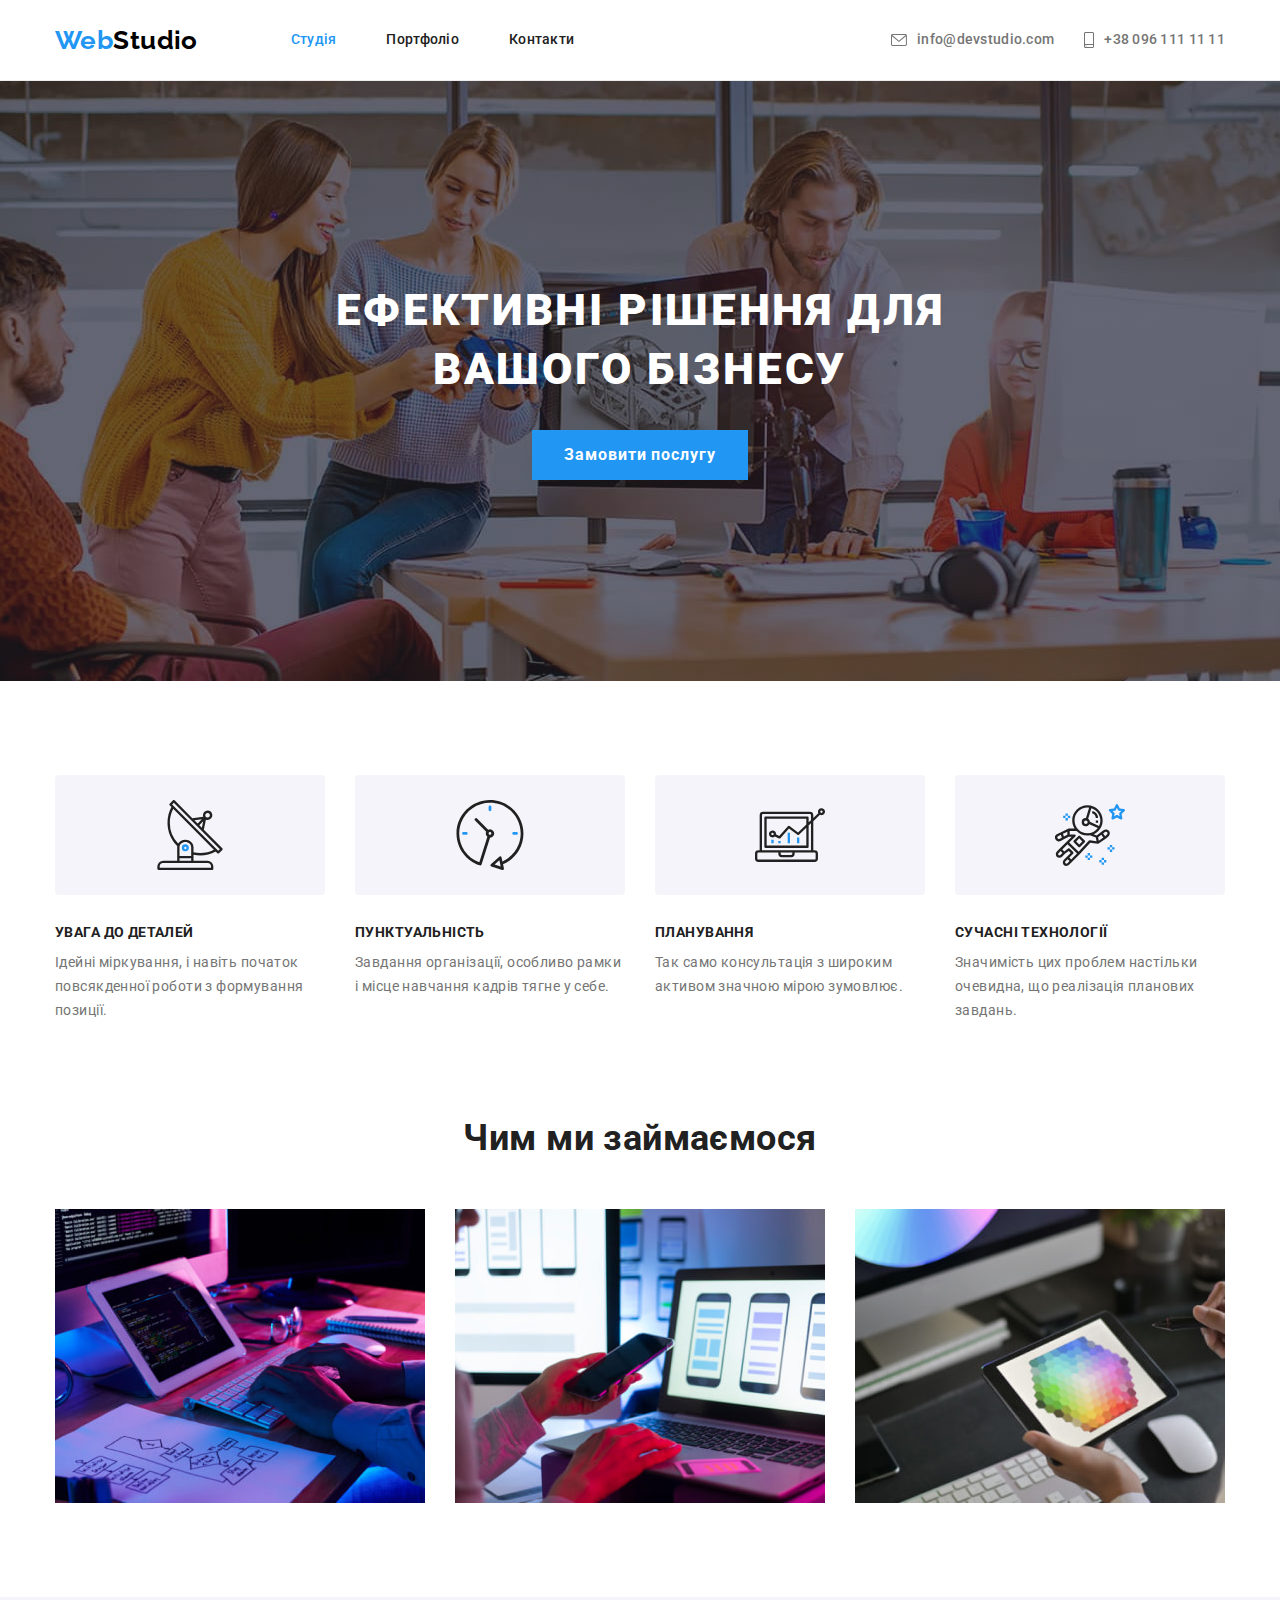
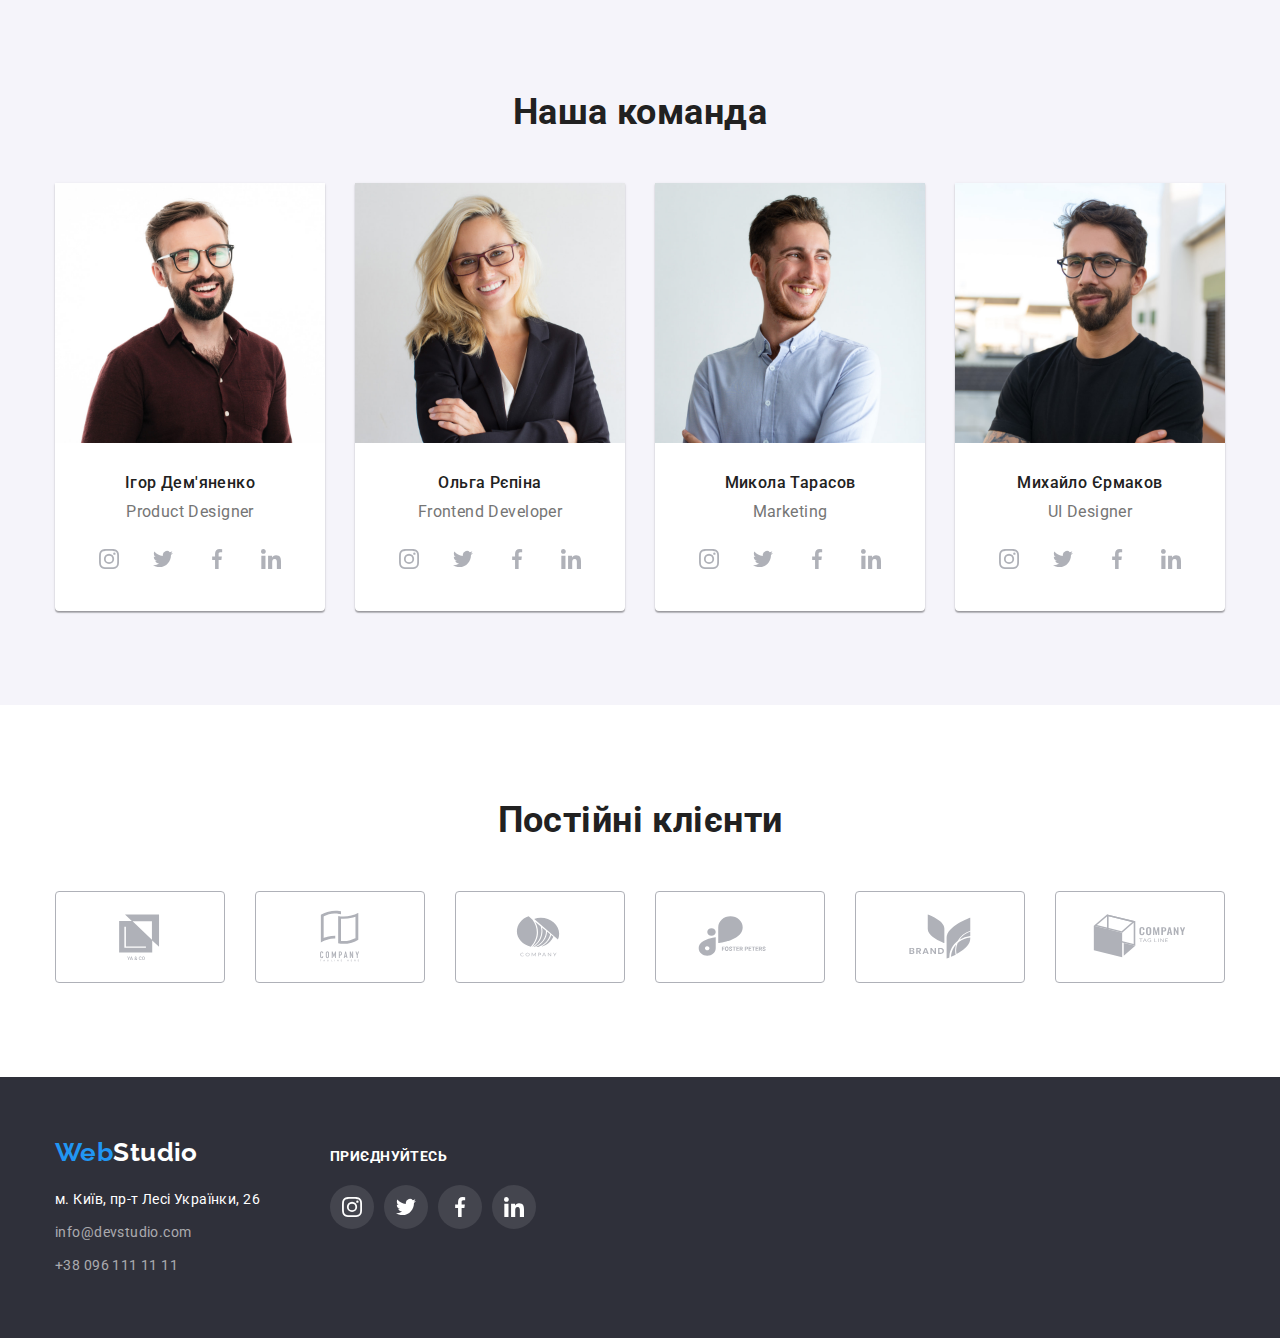
==== index.html @ 1f8c9269 "Initial commit" ====
<!DOCTYPE html>
<html lang="uk">
  <head>
    <meta charset="UTF-8" />
    <meta http-equiv="X-UA-Compatible" content="IE=edge" />
    <meta name="viewport" content="width=device-width, initial-scale=1.0" />
    <title>goit-markup-hw-01</title>
    <link rel="preconnect" href="https://fonts.googleapis.com" />
    <link rel="preconnect" href="https://fonts.gstatic.com" crossorigin />
    <link href="https://fonts.googleapis.com/css2?family=Raleway:wght@700&family=Roboto:wght@400;500;700;900&display=swap" rel="stylesheet" />
    <link rel="stylesheet" href="https://cdnjs.cloudflare.com/ajax/libs/modern-normalize/1.1.0/modern-normalize.min.css" />
    <link rel="stylesheet" href="./css/styles.css" />
  </head>
  <body>
    <header class="header">
      <div class="container header-container">
        <nav class="header-navigation">
          <a class="logo link" href="./index.html">Web<span class="logo-wrap">Studio</span></a>
          <ul class="list header-list">
            <li><a class="nav-link link current" href="./index.html">Студія</a></li>
            <li><a class="nav-link link" href="./portfolio.html">Портфоліо</a></li>
            <li><a class="nav-link link" href="#">Контакти</a></li>
          </ul>
        </nav>
        <ul class="list header-mail">
          <li class="mail-item">
            <a class="link mail" href="mailto:info@devstudio.com">
              <svg class="icon" height="12" width="16"><use href="./image/symbol.svg#icon-envelope"></use></svg>info@devstudio.com
            </a>
          </li>
          <li class="mail-item">
            <a class="link mail icon-mail" href="tel:+380961111111">
              <svg class="icon" height="16" width="10"><use href="./image/symbol.svg#icon-smartphone"></use></svg>+38 096 111 11 11
            </a>
          </li>
        </ul>
      </div>
    </header>
    <main>
      <section class="hero">
        <div class="hero-container">
          <h1 class="hero-title">Ефективні рішення для вашого бізнесу</h1>
          <button type="button" class="button hero-button cursor">Замовити послугу</button>
        </div>
      </section>
      <section class="section feature-section">
        <div class="container">
          <h2 class="visually-hidden">Особливості</h2>
          <ul class="list properties-container">
            <li class="list-properties">
              <div class="icon-properties">
                <svg class="antenna" height="70" width="70"><use href="./image/symbol.svg#icon-antenna"></use></svg>
              </div>
              <h3 class="title">Увага до деталей</h3>
              <p class="text">Ідейні міркування, і навіть початок повсякденної роботи з формування позиції.</p>
            </li>
            <li class="list-properties">
              <div class="icon-properties">
                <svg class="antenna" height="70" width="70"><use href="./image/symbol.svg#icon-clock"></use></svg>
              </div>
              <h3 class="title">Пунктуальність</h3>
              <p class="text">Завдання організації, особливо рамки і місце навчання кадрів тягне у себе.</p>
            </li>
            <li class="list-properties">
              <div class="icon-properties">
                <svg class="antenna" height="70" width="70"><use href="./image/symbol.svg#icon-diagram"></use></svg>
              </div>
              <h3 class="title">Планування</h3>
              <p class="text">Так само консультація з широким активом значною мірою зумовлює.</p>
            </li>
            <li class="list-properties">
              <div class="icon-properties">
                <svg class="antenna" height="70" width="70"><use href="./image/symbol.svg#icon-astronaut"></use></svg>
              </div>
              <h3 class="title">Сучасні технології</h3>
              <p class="text">Значимість цих проблем настільки очевидна, що реалізація планових завдань.</p>
            </li>
          </ul>
        </div>
      </section>
      <section class="section">
        <div class="container">
          <h2 class="section-title">Чим ми займаємося</h2>
          <ul class="list section-doing">
            <li class="item-doing">
              <img src="./image/keyboard.jpg" alt="Руки набирають текст на клавіатурі" width="370" />
            </li>
            <li class="item-doing">
              <img src="./image/laptop.jpg" alt="В руках телефон на фоні ноутбука" width="370" />
            </li>
            <li class="item-doing">
              <img src="./image/palette.jpg" alt="В руках планшет, на ньому палітра кольорів" width="370" />
            </li>
          </ul>
        </div>
      </section>
      <section class="section-team section">
        <div class="container">
          <h2 class="section-title">Наша команда</h2>
          <ul class="list item-team">
            <li class="card">
              <img src="./image/demyanenko.jpg" alt="Усміхнений хлопець в окулярах" width="270" />
              <div class="sign">
                <h3 class="subtitle">Ігор Дем'яненко</h3>
                <p class="section-text">Product Designer</p>
              </div>
              <div>
                <ul class="social list">
                  <li class="social-item">
                    <a class="social-link link" href="#"
                      ><svg height="20" width="20"><use href="./image/symbol.svg#icon-instagram"></use></svg
                    ></a>
                  </li>
                  <li class="social-item">
                    <a class="social-link link" href="#"
                      ><svg height="20" width="20"><use href="./image/symbol.svg#icon-twitter"></use></svg
                    ></a>
                  </li>
                  <li class="social-item">
                    <a class="social-link link" href="#"
                      ><svg height="20" width="20"><use href="./image/symbol.svg#icon-facebook"></use></svg
                    ></a>
                  </li>
                  <li class="social-item">
                    <a class="social-link link" href="#"
                      ><svg height="20" width="20"><use href="./image/symbol.svg#icon-linkedin"></use></svg
                    ></a>
                  </li>
                </ul>
              </div>
            </li>
            <li class="card">
              <img src="./image/repina.jpg" alt="Усміхнена дівчина в окулярах" width="270" />
              <div class="sign">
                <h3 class="subtitle">Ольга Рєпіна</h3>
                <p class="section-text">Frontend Developer</p>
              </div>
              <div>
                <ul class="social list">
                  <li class="social-item">
                    <a class="social-link link" href="#"
                      ><svg height="20" width="20"><use href="./image/symbol.svg#icon-instagram"></use></svg
                    ></a>
                  </li>
                  <li class="social-item">
                    <a class="social-link link" href="#"
                      ><svg height="20" width="20"><use href="./image/symbol.svg#icon-twitter"></use></svg
                    ></a>
                  </li>
                  <li class="social-item">
                    <a class="social-link link" href="#"
                      ><svg height="20" width="20"><use href="./image/symbol.svg#icon-facebook"></use></svg
                    ></a>
                  </li>
                  <li class="social-item">
                    <a class="social-link link" href="#"
                      ><svg height="20" width="20"><use href="./image/symbol.svg#icon-linkedin"></use></svg
                    ></a>
                  </li>
                </ul>
              </div>
            </li>
            <li class="card">
              <img src="./image/tarasov.jpg" alt="Хлопець усміхається" width="270" />
              <div class="sign">
                <h3 class="subtitle">Микола Тарасов</h3>
                <p class="section-text">Marketing</p>
              </div>
              <div>
                <ul class="social list">
                  <li class="social-item">
                    <a class="social-link link" href="#"
                      ><svg height="20" width="20"><use href="./image/symbol.svg#icon-instagram"></use></svg
                    ></a>
                  </li>
                  <li class="social-item">
                    <a class="social-link link" href="#"
                      ><svg height="20" width="20"><use href="./image/symbol.svg#icon-twitter"></use></svg
                    ></a>
                  </li>
                  <li class="social-item">
                    <a class="social-link link" href="#"
                      ><svg height="20" width="20"><use href="./image/symbol.svg#icon-facebook"></use></svg
                    ></a>
                  </li>
                  <li class="social-item">
                    <a class="social-link link" href="#"
                      ><svg height="20" width="20"><use href="./image/symbol.svg#icon-linkedin"></use></svg
                    ></a>
                  </li>
                </ul>
              </div>
            </li>
            <li class="card">
              <img src="./image/ermakov.jpg" alt="Хлопець в окулярах" width="270" />
              <div class="sign">
                <h3 class="subtitle">Михайло Єрмаков</h3>
                <p class="section-text">UI Designer</p>
              </div>
              <div>
                <ul class="social list">
                  <li class="social-item">
                    <a class="social-link link" href="#"
                      ><svg height="20" width="20"><use href="./image/symbol.svg#icon-instagram"></use></svg
                    ></a>
                  </li>
                  <li class="social-item">
                    <a class="social-link link" href="#"
                      ><svg height="20" width="20"><use href="./image/symbol.svg#icon-twitter"></use></svg
                    ></a>
                  </li>
                  <li class="social-item">
                    <a class="social-link link" href="#"
                      ><svg height="20" width="20"><use href="./image/symbol.svg#icon-facebook"></use></svg
                    ></a>
                  </li>
                  <li class="social-item">
                    <a class="social-link link" href="#"
                      ><svg height="20" width="20"><use href="./image/symbol.svg#icon-linkedin"></use></svg
                    ></a>
                  </li>
                </ul>
              </div>
            </li>
          </ul>
        </div>
      </section>
      <section class="section">
        <div class="container">
          <h2 class="section-title">Постійні клієнти</h2>
          <ul class="list clients">
            <li>
              <a class="link client-link" href="#"
                ><svg class="client-icon" height="60" width="106"><use href="./image/symbol.svg#icon-Logo-1"></use></svg
              ></a>
            </li>
            <li>
              <a class="link client-link" href="#"
                ><svg class="client-icon" height="60" width="106"><use href="./image/symbol.svg#icon-Logo-2"></use></svg
              ></a>
            </li>
            <li>
              <a class="link client-link" href="#"
                ><svg class="client-icon" height="60" width="106"><use href="./image/symbol.svg#icon-Logo-3"></use></svg
              ></a>
            </li>
            <li>
              <a class="link client-link" href="#"
                ><svg class="client-icon" height="60" width="106"><use href="./image/symbol.svg#icon-Logo-4"></use></svg
              ></a>
            </li>
            <li>
              <a class="link client-link" href="#"
                ><svg class="client-icon" height="60" width="106"><use href="./image/symbol.svg#icon-Logo-5"></use></svg
              ></a>
            </li>
            <li>
              <a class="link client-link" href="#"
                ><svg class="client-icon" height="60" width="106"><use href="./image/symbol.svg#icon-Logo-6"></use></svg
              ></a>
            </li>
          </ul>
        </div>
      </section>
    </main>
    <footer class="footer-background">
      <div class="container container-footer">
        <div class="container-address">
        <a class="link logo-footer" href="./index.html">Web<span class="logo-white">Studio</span></a>
        <address class="address">
          <ul class="list">
            <li>
              <a class="link address-text" href="https://goo.gl/maps/LR6za7TUyDWSU1sD8" target="_blank" rel="noopener noreferrer nofollow">м. Київ, пр-т Лесі Українки, 26 </a>
            </li>
            <li><a class="link mail-footer" href="mailto:info@devstudio.com">info@devstudio.com</a></li>
            <li><a class="link mail-footer" href="tel:+380961111111">+38 096 111 11 11</a></li>
          </ul>
        </address>
      </div>
      <div class="social-container">
        <p class="social-text">приєднуйтесь</p>
        <ul class="social-footer list">
          <li>
            <a class="social-link-footer link" href="#"
              ><svg height="20" width="20"><use href="./image/symbol.svg#icon-instagram"></use></svg
            ></a>
          </li>
          <li>
            <a class="social-link-footer link" href="#"
              ><svg height="20" width="20"><use href="./image/symbol.svg#icon-twitter"></use></svg
            ></a>
          </li>
          <li>
            <a class="social-link-footer link" href="#"
              ><svg height="20" width="20"><use href="./image/symbol.svg#icon-facebook"></use></svg
            ></a>
          </li>
          <li>
            <a class="social-link-footer link" href="#"
              ><svg height="20" width="20"><use href="./image/symbol.svg#icon-linkedin"></use></svg
            ></a>
          </li>
        </ul>
      </div>
    </div>
    </footer>
  </body>
</html>
---- css/styles.css ----
:root {
  --primary-text-color: #757575;
  --title-text-color: #212121;
  --hero-text-color: #ffffff;
  --accent-color: #2196f3;
  --logo-text-color: #000000;
  --button-color: #188ce8;
  --hero-background: #2f303a;
  --button-portfolio: #f5f4fa;
  --footer-color: rgba(255, 255, 255, 0.6);
  --social-color:#AFB1B8;
}

.link {
  text-decoration: none;
  font-style: normal;
}
.list {
  list-style: none;
}

body {
  font-family: Roboto, sans-serif;
  color: var(--primary-text-color);
  background-color: var(--hero-text-color);
  font-size: 14px;
  letter-spacing: 0.03em;
}
p,
h1,
h2,
h3 {
  margin: 0;
}
ul {
  margin: 0;
  padding-left: 0;
}
button {
  cursor: pointer;
}
address {
  font-style: normal;
}
img {
  display: block;
  max-width: 100%;
  height: auto;
}
.container {
  width: 1200px;
  padding-left: 15px;
  padding-right: 15px;
  margin: 0 auto;
}
.section {
  padding-top: 94px;
  padding-bottom: 94px;
}
/* header */

.header{
  /* line header */

  border-bottom: 1px solid #ececec;
}
.logo {
  margin-right: 93px;

  font-family: Raleway, sans-serif;
  font-weight: 700;
  font-size: 26px;
  line-height: 1.19;
  color: var(--accent-color);
}
.logo-wrap {
  color: var(--logo-text-color);
}
.logo-white {
  color: var(--hero-text-color);
}
.nav-link {
  display: block;
  padding-top: 32px;
  padding-bottom: 32px;

  font-weight: 500;
  line-height: 1.14;
  letter-spacing: 0.02em;
  color: var(--title-text-color);
}
.nav-link:hover,
.nav-link:focus {
  color: var(--accent-color);
}

.current {
  color: var(--accent-color);
}
.mail {
  font-weight: 500;
  line-height: 1.14;
  letter-spacing: 0.02em;
  color: inherit;
  display: flex;
  align-items: center;
}

.mail:hover,
.mail:focus {
  color: var(--accent-color);
}

.header-list {
  display: flex;
  align-items: center;
  gap: 50px;
}
.header-navigation {
  display: flex;
  align-items: center;
}
.header-container {
  display: flex;
  align-items: center;
}

.header-mail {
  display: flex;
  margin-left: auto;
  gap: 30px;
}

.icon{
  fill: currentColor;
  margin-right: 10px;
} 

/* hero */
.hero {
margin-left: auto;
margin-right: auto;
max-width: 1600px;
height: 600px;
background-image: linear-gradient(to right, rgba(47, 48, 58, 0.4), rgba(47, 48, 58, 0.4)), url("../image/hero.jpg");
background-size: cover;
background-position: center;
    background-color: #C4C4C4;
  }
.hero-title {
  width: 696px;
  margin-bottom: 30px;
  margin-top: 0;
  margin-left: auto;
  margin-right: auto;

  color: var(--hero-text-color);
  font-weight: 900;
  font-size: 44px;
  line-height: 1.35;
  text-align: center;
  letter-spacing: 0.06em;
  text-transform: uppercase;
}
.hero-button {
  min-width: 216px;
  height: 50px;

  font-family: inherit;
  font-style: normal;
  font-weight: 700;
  font-size: 16px;
  line-height: 1.88;
  align-items: center;
  text-align: center;
  letter-spacing: 0.06em;
  color: var(--hero-text-color);
  background-color: var(--accent-color);
  border: none;
  cursor: pointer;
}
.hero-container {
  display: block;
  text-align: center;
  padding-top: 200px;
  padding-bottom: 200px;
}
    
.hero-button:hover,
.hero-button:focus,
.hero-button:active {
  background-color: var(--button-color);
  box-shadow: 0px 4px 4px rgba(0, 0, 0, 0.15);
  border-radius: 4px;
}


/* скрити заголовок */
.visually-hidden {
  position: absolute;
  width: 1px;
  height: 1px;
  margin: -1px;
  border: 0;
  padding: 0;

  white-space: nowrap;
  clip-path: inset(100%);
  clip: rect(0 0 0 0);
  overflow: hidden;
}
/* Особливості */
.title {
  margin-bottom: 10px;

  font-weight: 700;
  font-size: 14px;
  line-height: 1.14;
  letter-spacing: 0.03em;
  text-transform: uppercase;
  color: var(--title-text-color);
}
.text {
  line-height: 1.71;
}

.properties-container {
  display: flex;
  gap: 30px;
}

.list-properties {
  width: calc((100% - 90px) / 4);
  display: block;
}
.icon-properties{
  background-color: var(--button-portfolio);
    border-radius: 4px;
    margin-bottom: 30px;
    padding-top: 25px;
    padding-bottom: 25px;
}
.antenna{
  display: block;
  margin-left: auto;
  margin-right: auto;
}

.feature-section{
padding-bottom: 0;
}
/* Чим ми займаємось */
.section-title {
  margin-bottom: 50px;
  font-weight: 700;
  font-size: 36px;
  line-height: 1.17;
  text-align: center;
  color: var(--title-text-color);
}

.section-doing {
  display: flex;
  gap: 30px;
}
.item-doing {
  width: calc((100% - 60px) / 3);
}
/* Наша команда */
.section-team {
  background-color: var(--button-portfolio);
}
.card {
  background-color: var(--hero-text-color);
  width: calc((100% - 90px) / 4);
  box-shadow: 0px 1px 3px rgba(0, 0, 0, 0.12), 0px 1px 1px rgba(0, 0, 0, 0.14), 0px 2px 1px rgba(0, 0, 0, 0.2);
border-radius: 0px 0px 4px 4px;
}
.subtitle {
  margin-bottom: 10px;
  font-weight: 500;
  font-size: 16px;
  line-height: 1.19;
  text-align: center;
  color: var(--title-text-color);
}
.section-text {
  font-size: 16px;
  line-height: 1.19;
  text-align: center;
}

.item-team {
  display: flex;
  gap: 30px;
}
.sign {
  padding-top: 30px;
  padding-bottom: 16px;
}
.social{
display: flex;
gap: 10px;
justify-content: center;
align-items: center;
padding-bottom: 30px;
}
.social-link{
  fill: var(--social-color);
}

.social-link:hover,
.social-link:focus{
  fill: var(--hero-text-color);
  background-color: var(--accent-color);
}
.social-link{
  display: flex;
  height: 44px;
  width: 44px;
  border-radius: 50%;
  justify-content: center;
  align-items: center;

}
/* Постійні клієнти */

.clients{
display: flex;
gap: 30px;
}
.client-link{
  display: flex;
  width: 170px;
  height: 92px;
  padding: 16px 32px;
  border: 1px solid var(--social-color);
  border-radius: 4px;
  fill: var(--social-color);
  justify-content: center;
  align-items: center;
}

.client-link{
color: var(--social-color);

}
.client-link:hover,
.client-link:focus{
color: var(--accent-color);
border-color: var(--accent-color);

}
.client-icon{
  fill: currentColor;
}


/* footer */
.address {
  line-height: 1.71;
  color: var(--footer-color);
}
.address-text {
  color: var(--hero-text-color);
}
.mail-footer {
  display: block;
  margin-top: 9px;
  color: var(--footer-color);
}
.address-text:hover,
.address-text:focus,
.mail-footer:hover,
.mail-footer:focus {
  color: var(--accent-color);
}

.footer-background {
  display: block;
  padding-top: 60px;
  padding-bottom: 60px;
  background-color: var(--hero-background);
}
.logo-footer {
  display: block;
  margin-bottom: 20px;

  font-family: Raleway, sans-serif;
  font-weight: 700;
  font-size: 26px;
  line-height: 1.19;
  color: var(--accent-color);
}

.container-footer{
display: flex;
align-items: baseline;
}
.container-address{
display: block;
}

.social-container{
  display: block;
  margin-left: 70px;
}

.social-text{
font-weight: 700;
line-height: 1.14;
text-transform: uppercase;
color: var(--hero-text-color);
margin-bottom: 20px;

}

.social-footer{
display: flex;
justify-content: center;
align-items: center;
gap: 10px;
}

.social-link-footer{
  display: flex;
  height: 44px;
  width: 44px;
  border-radius: 50%;
  justify-content: center;
  align-items: center;
  background-color: rgba(255, 255, 255, 0.1);
  fill: var(--hero-text-color);
}

.social-link-footer:hover,
.social-link-footer:focus{
  background-color: var(--accent-color);
}

/*  портфоліо*/
.filter-container {
  display: flex;
  gap: 8px;
  justify-content: center;
  margin-bottom: 50px;
}

.nav-button {
  padding-left: 22px;
  padding-right: 22px;
  padding-top: 6px;
  padding-bottom: 6px;
  font-family: inherit;
  font-weight: 500;
  font-size: 16px;
  line-height: 1.62;
  text-align: center;
  color: var(--title-text-color);
  background-color: var(--button-portfolio);
  border: none;
  border-radius: 4px;
  cursor: pointer;
}
.nav-button:hover,
.nav-button:focus,
.nav-button:active {
  color: var(--hero-text-color);
  background-color: var(--accent-color);
  box-shadow: 0px 3px 1px rgba(0, 0, 0, 0.1), 0px 1px 2px rgba(0, 0, 0, 0.08), 0px 2px 2px rgba(0, 0, 0, 0.12);
border-radius: 4px;
}

.caption {
  margin-bottom: 4px;

  font-weight: 700;
  font-size: 18px;
  line-height: 2;
  letter-spacing: 0.06em;
  color: var(--title-text-color);
}
.text-portfolio {
  font-size: 16px;
  line-height: 1.88;
  color: var(--primary-text-color);
}

.filter-card {
  display: flex;
  flex-wrap: wrap;
  gap: 30px;
}
.card-item {
  width: calc((100% - 60px) / 3);
  border: 1px solid #EEEEEE; 
}
.sign-portfolio {
  display: block;
  padding: 20px 24px;
 
}
.card-link{
display: block;
}

.card-link:hover,
.card-link:focus{
  box-shadow: 0px 1px 1px rgba(0, 0, 0, 0.12), 0px 4px 4px rgba(0, 0, 0, 0.06), 1px 4px 6px rgba(0, 0, 0, 0.16);
}
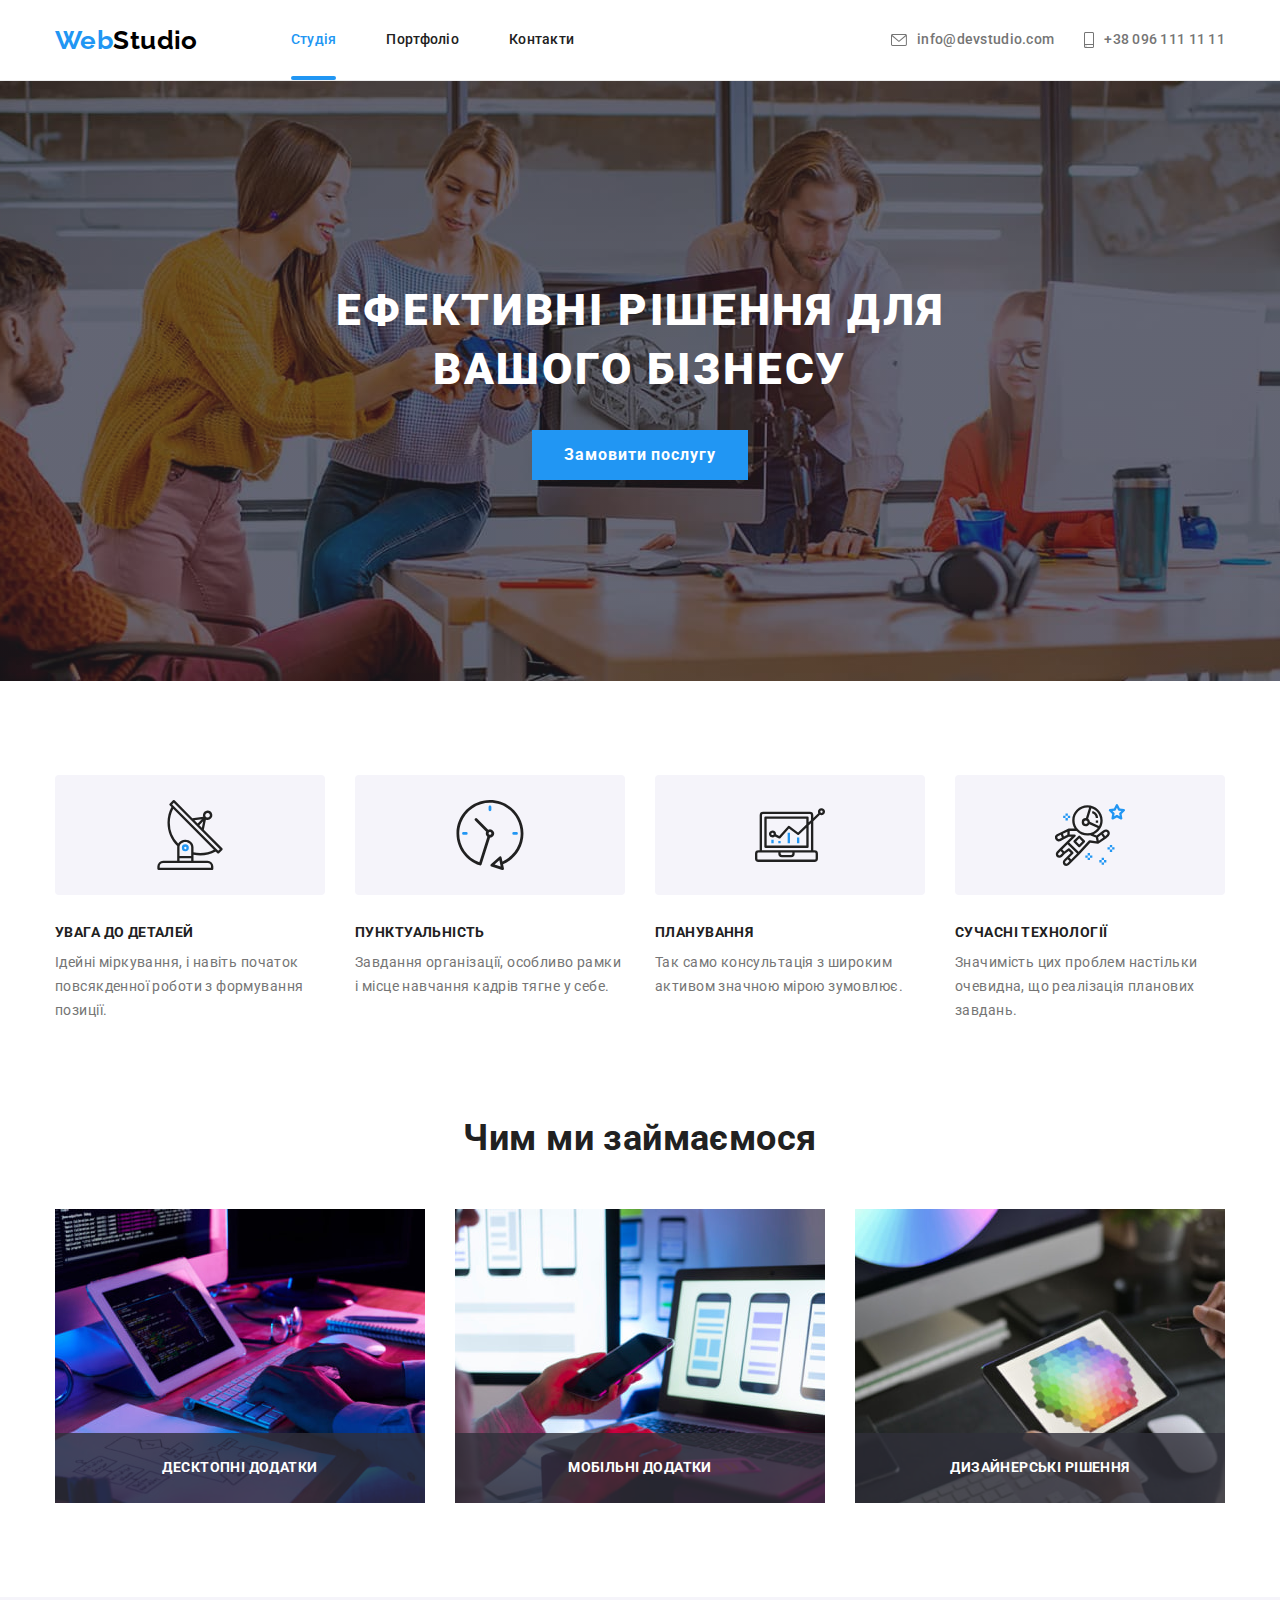
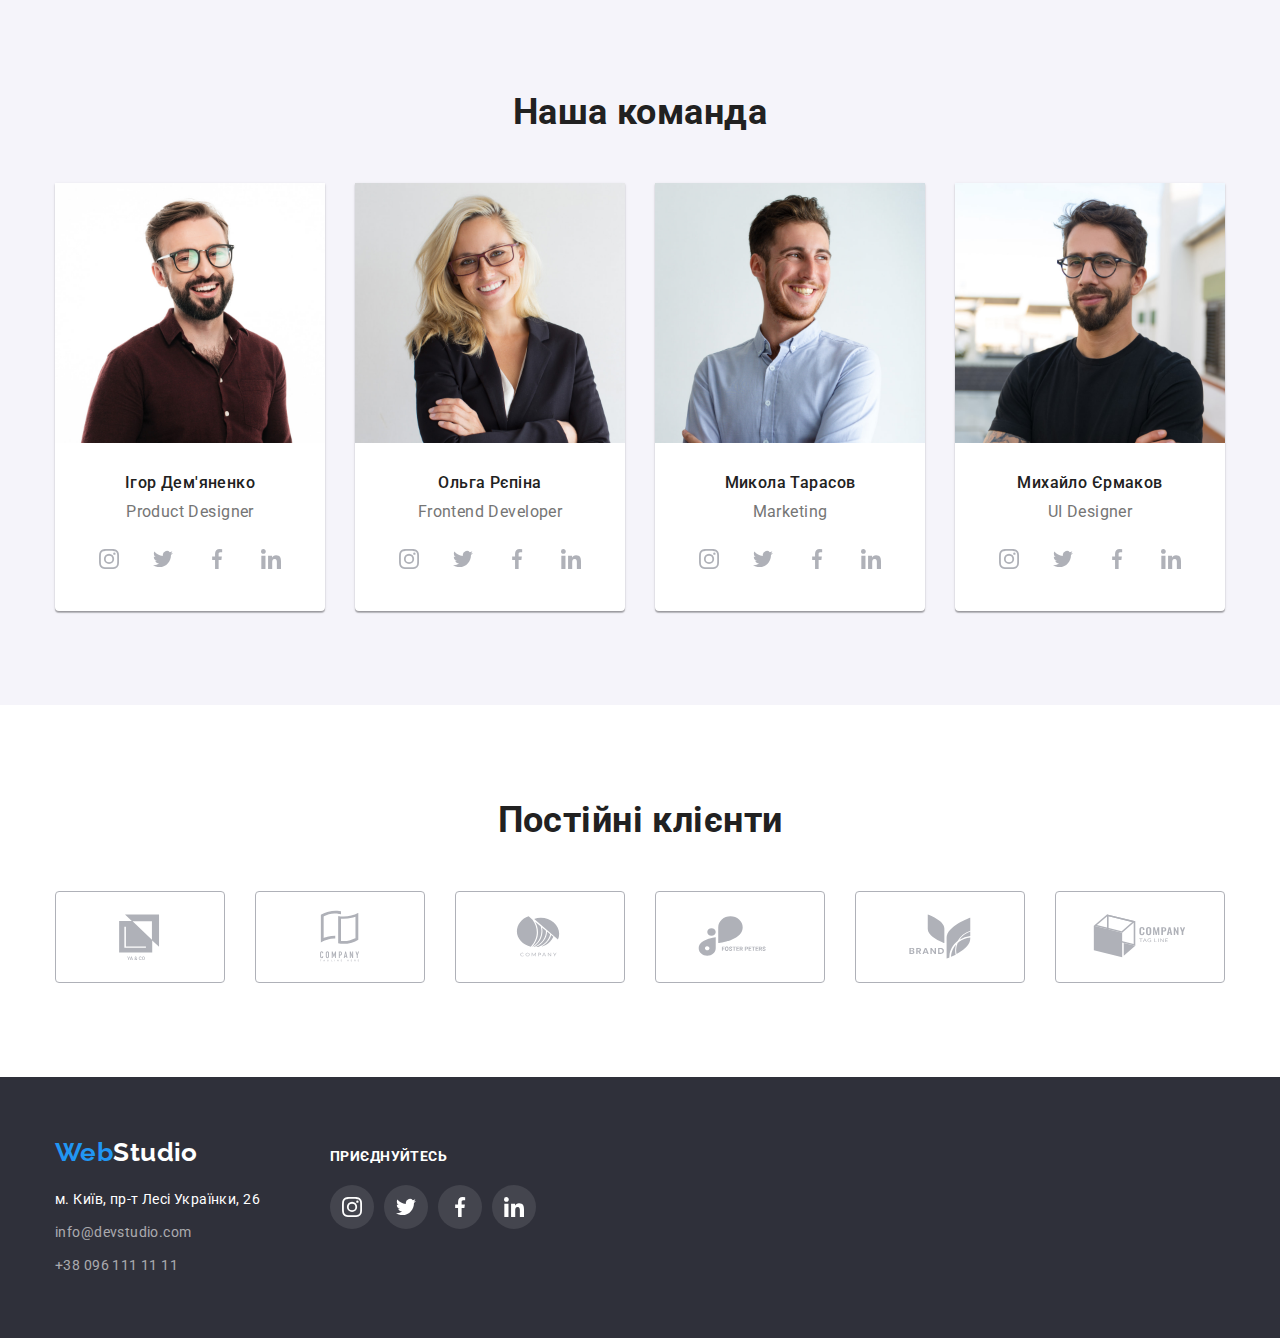
==== commit a4f56295: "add css" ====
--- a/index.html
+++ b/index.html
@@ -40,7 +40,7 @@
       <section class="hero">
         <div class="hero-container">
           <h1 class="hero-title">Ефективні рішення для вашого бізнесу</h1>
-          <button type="button" class="button hero-button cursor">Замовити послугу</button>
+          <button type="button" class="button hero-button cursor" data-modal-open>Замовити послугу</button>
         </div>
       </section>
       <section class="section feature-section">
@@ -83,13 +83,22 @@
           <h2 class="section-title">Чим ми займаємося</h2>
           <ul class="list section-doing">
             <li class="item-doing">
+              <div class="wrap-top">
               <img src="./image/keyboard.jpg" alt="Руки набирають текст на клавіатурі" width="370" />
+                <p class="wrap-top-text">Десктопні додатки</p>
+              </div>
             </li>
             <li class="item-doing">
+              <div class="wrap-top">
               <img src="./image/laptop.jpg" alt="В руках телефон на фоні ноутбука" width="370" />
+              <p class="wrap-top-text">Мобільні додатки</p>
+              </div>
             </li>
             <li class="item-doing">
+              <div class="wrap-top">
               <img src="./image/palette.jpg" alt="В руках планшет, на ньому палітра кольорів" width="370" />
+              <p class="wrap-top-text">Дизайнерські рішення</p>
+              </div>
             </li>
           </ul>
         </div>
@@ -107,22 +116,22 @@
               <div>
                 <ul class="social list">
                   <li class="social-item">
-                    <a class="social-link link" href="#"
+                    <a class="social-link link" href="#" target="_blank" rel="noopener noreferrer nofollow"
                       ><svg height="20" width="20"><use href="./image/symbol.svg#icon-instagram"></use></svg
                     ></a>
                   </li>
                   <li class="social-item">
-                    <a class="social-link link" href="#"
+                    <a class="social-link link" href="#" target="_blank" rel="noopener noreferrer nofollow"
                       ><svg height="20" width="20"><use href="./image/symbol.svg#icon-twitter"></use></svg
                     ></a>
                   </li>
                   <li class="social-item">
-                    <a class="social-link link" href="#"
+                    <a class="social-link link" href="#" target="_blank" rel="noopener noreferrer nofollow"
                       ><svg height="20" width="20"><use href="./image/symbol.svg#icon-facebook"></use></svg
                     ></a>
                   </li>
                   <li class="social-item">
-                    <a class="social-link link" href="#"
+                    <a class="social-link link" href="#" target="_blank" rel="noopener noreferrer nofollow"
                       ><svg height="20" width="20"><use href="./image/symbol.svg#icon-linkedin"></use></svg
                     ></a>
                   </li>
@@ -138,22 +147,22 @@
               <div>
                 <ul class="social list">
                   <li class="social-item">
-                    <a class="social-link link" href="#"
+                    <a class="social-link link" href="#" target="_blank" rel="noopener noreferrer nofollow"
                       ><svg height="20" width="20"><use href="./image/symbol.svg#icon-instagram"></use></svg
                     ></a>
                   </li>
                   <li class="social-item">
-                    <a class="social-link link" href="#"
+                    <a class="social-link link" href="#" target="_blank" rel="noopener noreferrer nofollow"
                       ><svg height="20" width="20"><use href="./image/symbol.svg#icon-twitter"></use></svg
                     ></a>
                   </li>
                   <li class="social-item">
-                    <a class="social-link link" href="#"
+                    <a class="social-link link" href="#" target="_blank" rel="noopener noreferrer nofollow"
                       ><svg height="20" width="20"><use href="./image/symbol.svg#icon-facebook"></use></svg
                     ></a>
                   </li>
                   <li class="social-item">
-                    <a class="social-link link" href="#"
+                    <a class="social-link link" href="#" target="_blank" rel="noopener noreferrer nofollow"
                       ><svg height="20" width="20"><use href="./image/symbol.svg#icon-linkedin"></use></svg
                     ></a>
                   </li>
@@ -169,22 +178,22 @@
               <div>
                 <ul class="social list">
                   <li class="social-item">
-                    <a class="social-link link" href="#"
+                    <a class="social-link link" href="#" target="_blank" rel="noopener noreferrer nofollow"
                       ><svg height="20" width="20"><use href="./image/symbol.svg#icon-instagram"></use></svg
                     ></a>
                   </li>
                   <li class="social-item">
-                    <a class="social-link link" href="#"
+                    <a class="social-link link" href="#" target="_blank" rel="noopener noreferrer nofollow"
                       ><svg height="20" width="20"><use href="./image/symbol.svg#icon-twitter"></use></svg
                     ></a>
                   </li>
                   <li class="social-item">
-                    <a class="social-link link" href="#"
+                    <a class="social-link link" href="#" target="_blank" rel="noopener noreferrer nofollow"
                       ><svg height="20" width="20"><use href="./image/symbol.svg#icon-facebook"></use></svg
                     ></a>
                   </li>
                   <li class="social-item">
-                    <a class="social-link link" href="#"
+                    <a class="social-link link" href="#" target="_blank" rel="noopener noreferrer nofollow"
                       ><svg height="20" width="20"><use href="./image/symbol.svg#icon-linkedin"></use></svg
                     ></a>
                   </li>
@@ -200,22 +209,22 @@
               <div>
                 <ul class="social list">
                   <li class="social-item">
-                    <a class="social-link link" href="#"
+                    <a class="social-link link" href="#" target="_blank" rel="noopener noreferrer nofollow"
                       ><svg height="20" width="20"><use href="./image/symbol.svg#icon-instagram"></use></svg
                     ></a>
                   </li>
                   <li class="social-item">
-                    <a class="social-link link" href="#"
+                    <a class="social-link link" href="#" target="_blank" rel="noopener noreferrer nofollow"
                       ><svg height="20" width="20"><use href="./image/symbol.svg#icon-twitter"></use></svg
                     ></a>
                   </li>
                   <li class="social-item">
-                    <a class="social-link link" href="#"
+                    <a class="social-link link" href="#" target="_blank" rel="noopener noreferrer nofollow"
                       ><svg height="20" width="20"><use href="./image/symbol.svg#icon-facebook"></use></svg
                     ></a>
                   </li>
                   <li class="social-item">
-                    <a class="social-link link" href="#"
+                    <a class="social-link link" href="#" target="_blank" rel="noopener noreferrer nofollow"
                       ><svg height="20" width="20"><use href="./image/symbol.svg#icon-linkedin"></use></svg
                     ></a>
                   </li>
@@ -230,32 +239,32 @@
           <h2 class="section-title">Постійні клієнти</h2>
           <ul class="list clients">
             <li>
-              <a class="link client-link" href="#"
+              <a class="link client-link" href="#" target="_blank" rel="noopener noreferrer nofollow"
                 ><svg class="client-icon" height="60" width="106"><use href="./image/symbol.svg#icon-Logo-1"></use></svg
               ></a>
             </li>
             <li>
-              <a class="link client-link" href="#"
+              <a class="link client-link" href="#" target="_blank" rel="noopener noreferrer nofollow"
                 ><svg class="client-icon" height="60" width="106"><use href="./image/symbol.svg#icon-Logo-2"></use></svg
               ></a>
             </li>
             <li>
-              <a class="link client-link" href="#"
+              <a class="link client-link" href="#" target="_blank" rel="noopener noreferrer nofollow"
                 ><svg class="client-icon" height="60" width="106"><use href="./image/symbol.svg#icon-Logo-3"></use></svg
               ></a>
             </li>
             <li>
-              <a class="link client-link" href="#"
+              <a class="link client-link" href="#" target="_blank" rel="noopener noreferrer nofollow"
                 ><svg class="client-icon" height="60" width="106"><use href="./image/symbol.svg#icon-Logo-4"></use></svg
               ></a>
             </li>
             <li>
-              <a class="link client-link" href="#"
+              <a class="link client-link" href="#" target="_blank" rel="noopener noreferrer nofollow"
                 ><svg class="client-icon" height="60" width="106"><use href="./image/symbol.svg#icon-Logo-5"></use></svg
               ></a>
             </li>
             <li>
-              <a class="link client-link" href="#"
+              <a class="link client-link" href="#" target="_blank" rel="noopener noreferrer nofollow"
                 ><svg class="client-icon" height="60" width="106"><use href="./image/symbol.svg#icon-Logo-6"></use></svg
               ></a>
             </li>
@@ -266,43 +275,53 @@
     <footer class="footer-background">
       <div class="container container-footer">
         <div class="container-address">
-        <a class="link logo-footer" href="./index.html">Web<span class="logo-white">Studio</span></a>
-        <address class="address">
-          <ul class="list">
-            <li>
-              <a class="link address-text" href="https://goo.gl/maps/LR6za7TUyDWSU1sD8" target="_blank" rel="noopener noreferrer nofollow">м. Київ, пр-т Лесі Українки, 26 </a>
-            </li>
-            <li><a class="link mail-footer" href="mailto:info@devstudio.com">info@devstudio.com</a></li>
-            <li><a class="link mail-footer" href="tel:+380961111111">+38 096 111 11 11</a></li>
-          </ul>
-        </address>
+          <a class="link logo-footer" href="./index.html">Web<span class="logo-white">Studio</span></a>
+          <address class="address">
+            <ul class="list">
+              <li>
+                <a class="link address-text" href="https://goo.gl/maps/LR6za7TUyDWSU1sD8" target="_blank" rel="noopener noreferrer nofollow">м. Київ, пр-т Лесі Українки, 26 </a>
+              </li>
+              <li><a class="link mail-footer" href="mailto:info@devstudio.com">info@devstudio.com</a></li>
+              <li><a class="link mail-footer" href="tel:+380961111111">+38 096 111 11 11</a></li>
+            </ul>
+          </address>
+        </div>
+        <div class="social-container">
+          <p class="social-text">приєднуйтесь</p>
+          <ul class="social-footer list">
+            <li>
+              <a class="social-link-footer link" href="#" target="_blank" rel="noopener noreferrer nofollow"
+                ><svg height="20" width="20"><use href="./image/symbol.svg#icon-instagram"></use></svg
+              ></a>
+            </li>
+            <li>
+              <a class="social-link-footer link" href="#" target="_blank" rel="noopener noreferrer nofollow"
+                ><svg height="20" width="20"><use href="./image/symbol.svg#icon-twitter"></use></svg
+              ></a>
+            </li>
+            <li>
+              <a class="social-link-footer link" href="#"
+                ><svg height="20" width="20"><use href="./image/symbol.svg#icon-facebook"></use></svg
+              ></a>
+            </li>
+            <li>
+              <a class="social-link-footer link" href="#" target="_blank" rel="noopener noreferrer nofollow"
+                ><svg height="20" width="20"><use href="./image/symbol.svg#icon-linkedin"></use></svg
+              ></a>
+            </li>
+          </ul>
+        </div>
       </div>
-      <div class="social-container">
-        <p class="social-text">приєднуйтесь</p>
-        <ul class="social-footer list">
-          <li>
-            <a class="social-link-footer link" href="#"
-              ><svg height="20" width="20"><use href="./image/symbol.svg#icon-instagram"></use></svg
-            ></a>
-          </li>
-          <li>
-            <a class="social-link-footer link" href="#"
-              ><svg height="20" width="20"><use href="./image/symbol.svg#icon-twitter"></use></svg
-            ></a>
-          </li>
-          <li>
-            <a class="social-link-footer link" href="#"
-              ><svg height="20" width="20"><use href="./image/symbol.svg#icon-facebook"></use></svg
-            ></a>
-          </li>
-          <li>
-            <a class="social-link-footer link" href="#"
-              ><svg height="20" width="20"><use href="./image/symbol.svg#icon-linkedin"></use></svg
-            ></a>
-          </li>
-        </ul>
+    </footer>
+    <div class="backdrop is-hidden" data-modal>
+      <div class="modal">
+        <button type="button" class="modal-close" data-modal-close>
+          <svg class="modal-close-icon" width="18" height="18">
+            <use href=".image/symbol.svg#icon-close"></use>
+          </svg>
+        </button>
       </div>
     </div>
-    </footer>
+    <script src="./js/modal.js"></script>
   </body>
 </html>
--- a/css/styles.css
+++ b/css/styles.css
@@ -9,6 +9,11 @@
   --button-portfolio: #f5f4fa;
   --footer-color: rgba(255, 255, 255, 0.6);
   --social-color:#AFB1B8;
+  --wrap-color:  rgba(33, 150, 243, 0.9);
+  --function: cubic-bezier(0.4, 0, 0.2, 1);
+  --background-wrap: rgba(47, 48, 58, 0.8);
+  --modal-color: rgba(0, 0, 0, 0.2);
+  --modal-close: rgba(0, 0, 0, 0.1);
 }
 
 .link {
@@ -80,6 +85,7 @@
   color: var(--hero-text-color);
 }
 .nav-link {
+  position: relative;
   display: block;
   padding-top: 32px;
   padding-bottom: 32px;
@@ -88,6 +94,8 @@
   line-height: 1.14;
   letter-spacing: 0.02em;
   color: var(--title-text-color);
+
+  transition: color 250ms var(--function);
 }
 .nav-link:hover,
 .nav-link:focus {
@@ -97,6 +105,20 @@
 .current {
   color: var(--accent-color);
 }
+
+.nav-link.current::after{
+  content: '';
+  position: absolute;
+  background-color: var(--accent-color);
+  border-radius: 2px;
+  width: 100%;
+  height: 4px;
+  bottom: 0;
+  display: flex;
+
+}
+
+
 .mail {
   font-weight: 500;
   line-height: 1.14;
@@ -104,6 +126,8 @@
   color: inherit;
   display: flex;
   align-items: center;
+
+  transition: color 250ms var(--function);
 }
 
 .mail:hover,
@@ -178,6 +202,8 @@
   background-color: var(--accent-color);
   border: none;
   cursor: pointer;
+  transition: background-color 250ms var(--function), box-shadow 250ms var(--function), 
+  border-radius 250ms var(--function);
 }
 .hero-container {
   display: block;
@@ -266,6 +292,32 @@
 .item-doing {
   width: calc((100% - 60px) / 3);
 }
+
+.wrap-top{
+position: relative;
+}
+
+.wrap-top-text{
+position: absolute;
+font-weight: 700;
+font-size: 14px;
+line-height: 1.14;
+text-align: center;
+letter-spacing: 0.03em;
+text-transform: uppercase;
+height: 70px;
+width: 100%;
+bottom: 0;
+align-items: center;
+justify-content: center;
+display: flex;
+
+
+color: var(--hero-text-color);
+background-color: var(--background-wrap);
+}
+
+
 /* Наша команда */
 .section-team {
   background-color: var(--button-portfolio);
@@ -307,6 +359,7 @@
 }
 .social-link{
   fill: var(--social-color);
+  transition: fill 250ms var(--function), background-color 250ms var(--function);
 }
 
 .social-link:hover,
@@ -343,6 +396,7 @@
 
 .client-link{
 color: var(--social-color);
+transition: color 250ms var(--function), border-color 250ms var(--function);
 
 }
 .client-link:hover,
@@ -363,11 +417,13 @@
 }
 .address-text {
   color: var(--hero-text-color);
+  transition: color 250ms var(--function);
 }
 .mail-footer {
   display: block;
   margin-top: 9px;
   color: var(--footer-color);
+  transition: color 250ms var(--function);
 }
 .address-text:hover,
 .address-text:focus,
@@ -431,6 +487,8 @@
   align-items: center;
   background-color: rgba(255, 255, 255, 0.1);
   fill: var(--hero-text-color);
+
+  transition: background-color 250ms var(--function);
 }
 
 .social-link-footer:hover,
@@ -461,6 +519,7 @@
   border: none;
   border-radius: 4px;
   cursor: pointer;
+  transition: color 250ms var(--function), background-color 250ms var(--function), box-shadow 250ms var(--function), border-radius 250ms var(--function);
 }
 .nav-button:hover,
 .nav-button:focus,
@@ -502,9 +561,89 @@
 }
 .card-link{
 display: block;
+transition: box-shadow 250ms var(--function);
 }
 
 .card-link:hover,
 .card-link:focus{
   box-shadow: 0px 1px 1px rgba(0, 0, 0, 0.12), 0px 4px 4px rgba(0, 0, 0, 0.06), 1px 4px 6px rgba(0, 0, 0, 0.16);
 }
+
+.portfolio-top-wrap{
+position: relative;
+overflow: hidden;
+}
+
+.portfolio-top-text{
+position: absolute;
+top: 0;
+padding: 63px 24px;
+
+font-weight: 400;
+font-size: 18px;
+line-height: 1.56;
+
+color: var(--hero-text-color);
+background-color: var(--wrap-color);
+height: 100%;
+transform: translatey(100%);
+transition: transform 250ms var(--function);
+}
+
+.card-item :hover .portfolio-top-text{
+transform: translateY(0);
+}
+
+/* Модільне вікно */
+
+.backdrop{
+width: 100%;
+height: 100%;
+background-color: var(--modal-color);
+position: fixed;
+top: 0;
+transition: opasity 250ms var(--function), visibility 250ms var(--function);
+}
+
+.modal{
+  position: absolute;
+  width: 528px;
+  min-height: 581px;
+  top: 50%;
+  left: 50%;
+  background-color: var(--hero-text-color);
+  box-shadow: 0px 1px 3px rgba(0, 0, 0, 0.12), 0px 1px 1px rgba(0, 0, 0, 0.14), 0px 2px 1px rgba(0, 0, 0, 0.2);
+  border-radius: 4px;
+
+  transform: translate(-50%, -50%), scaleY(1);
+  transition: transform 250ms var(--function), border-radius 250ms var(--function);
+}
+
+.modal-close{
+  position: absolute;
+  display: flex;
+  right: 10px;
+  align-items: center;
+  justify-content: center;
+  cursor: pointer;
+width: 30px;
+height: 30px;
+background-color: var(--hero-text-color);
+border: 1px solid var(--modal-close);
+border-radius: 50%;
+}
+
+.modal-close-icon{
+
+
+}
+
+.backdrop.is-hidden{
+  opacity: 0;
+  visibility: hidden;
+  pointer-events: none;
+}
+.backdrop.is-hidden .modal{
+  transform: translate(-50%, -50%), scaleY(0), border-radius 50%;
+}
+
